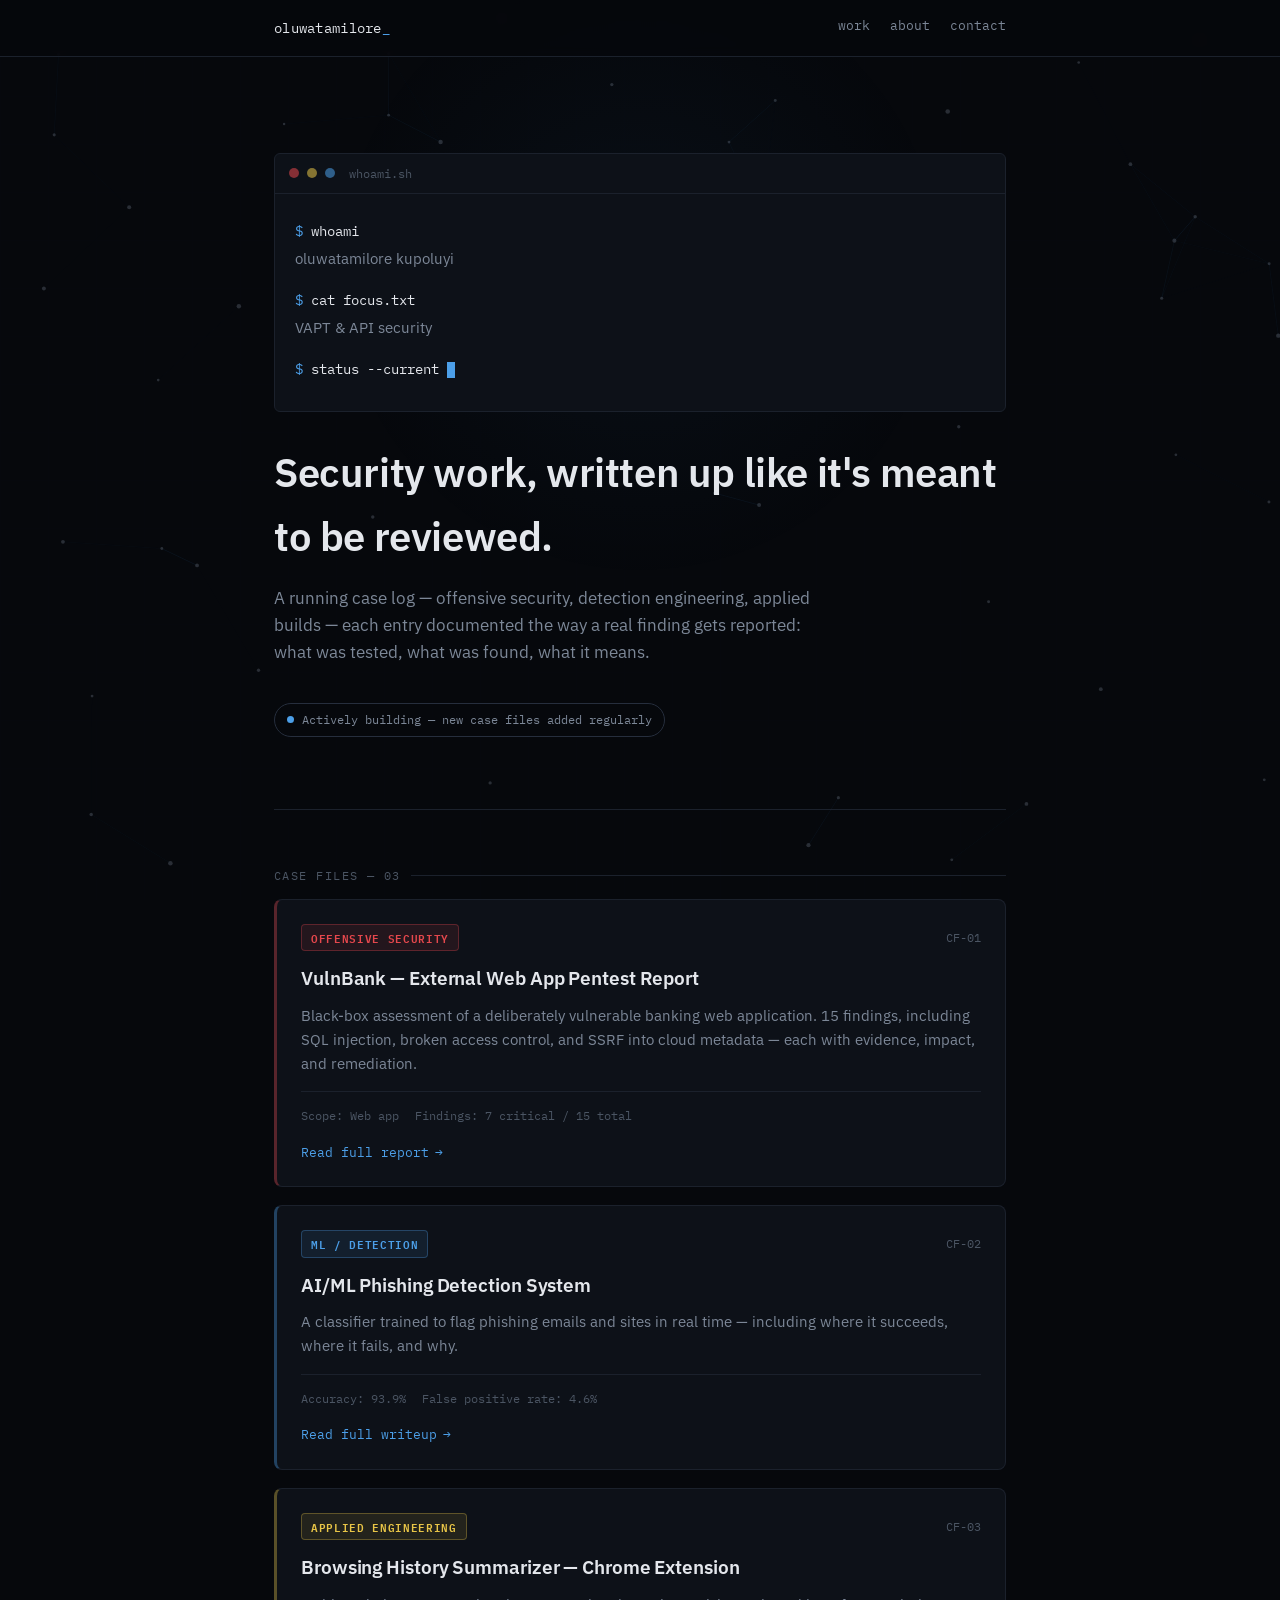
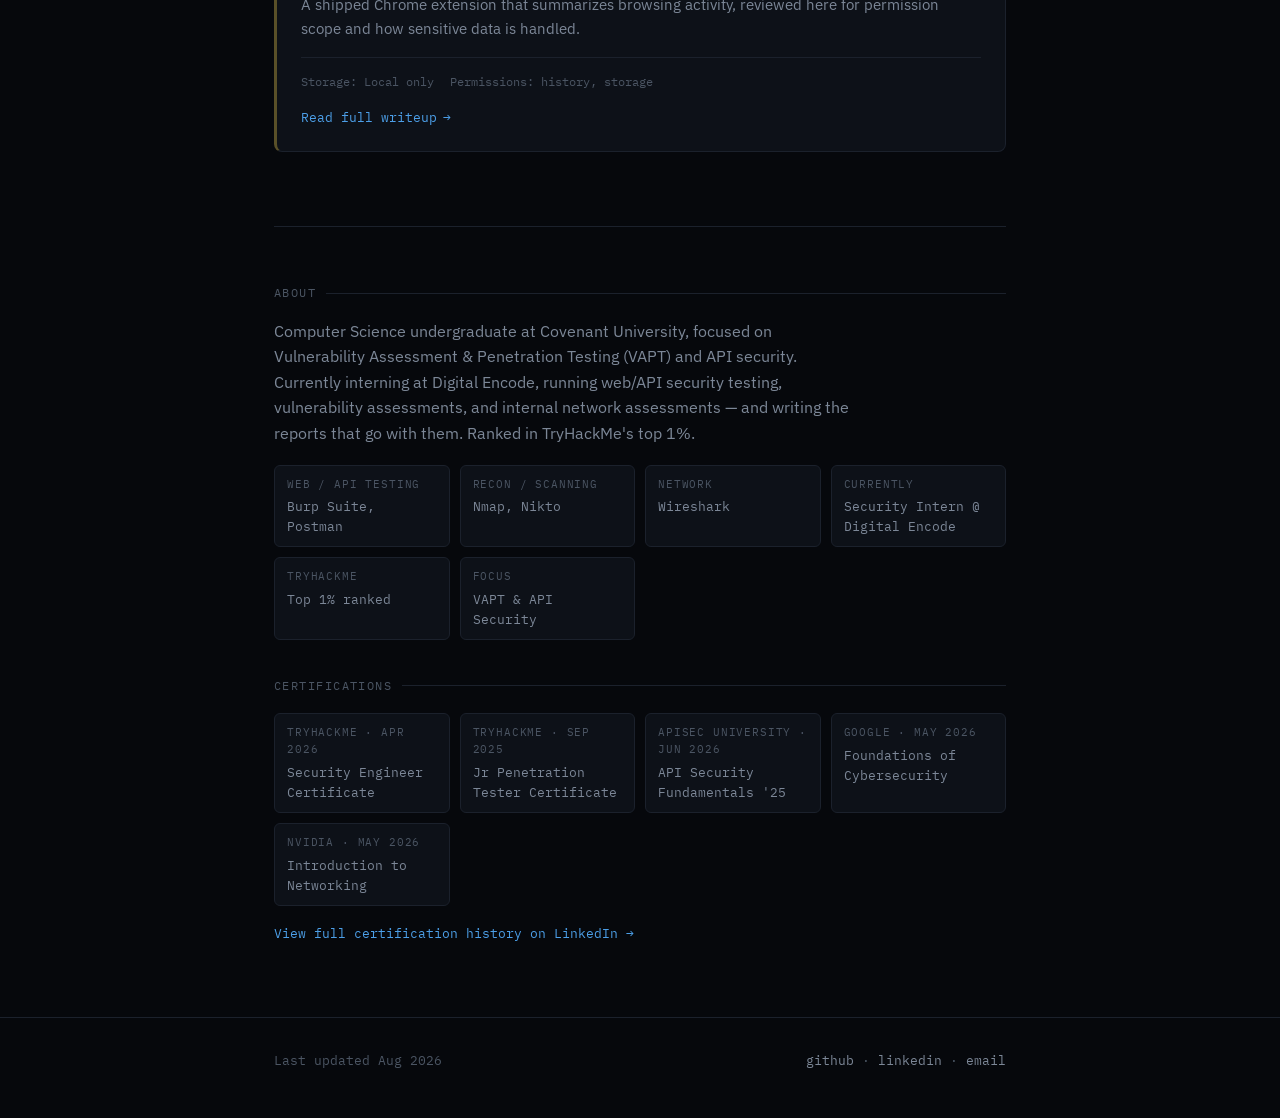
==== index.html @ 0dced4ee "Add portfolio site files" ====
<!DOCTYPE html>
<html lang="en">
<head>
<meta charset="UTF-8">
<meta name="viewport" content="width=device-width, initial-scale=1.0">
<title>oluwatamilore kupoluyi — Cybersecurity Portfolio</title>
<link rel="preconnect" href="https://fonts.googleapis.com">
<link href="https://fonts.googleapis.com/css2?family=IBM+Plex+Sans:wght@400;500;600;700&family=IBM+Plex+Mono:wght@400;500;600&display=swap" rel="stylesheet">
<link rel="stylesheet" href="style.css">
</head>
<body>

<div class="topbar">
  <div class="topbar-inner">
    <a class="brand" href="#top">oluwatamilore<span class="caret">_</span></a>
    <div class="topbar-links">
      <a href="#work">work</a>
      <a href="#about">about</a>
      <a href="mailto:tamilorekupoluyi@gmail.com">contact</a>
    </div>
  </div>
</div>

<div class="wrap" id="top">

  <section class="hero">
    <div class="terminal">
      <div class="terminal-titlebar">
        <span class="dot dot-critical"></span>
        <span class="dot dot-medium"></span>
        <span class="dot dot-info"></span>
        <span style="margin-left:6px;">whoami.sh</span>
      </div>
      <div class="terminal-body">
        <div><span class="term-prompt">$</span> <span class="term-line">whoami</span></div>
        <div class="term-output" id="typed-name">oluwatamilore kupoluyi</div>
        <div style="margin-top:14px;"><span class="term-prompt">$</span> <span class="term-line">cat focus.txt</span></div>
        <div class="term-output">VAPT &amp; API security</div>
        <div style="margin-top:14px;"><span class="term-prompt">$</span> <span class="term-line">status --current</span> <span class="cursor"></span></div>
      </div>
    </div>

    <h1>Security work, written up like it's meant to be reviewed.</h1>
    <p class="tagline">A running case log — offensive security, detection engineering, applied builds — each entry documented the way a real finding gets reported: what was tested, what was found, what it means.</p>

    <div class="status-pill">
      <span class="pulse"></span>
      Actively building — new case files added regularly
    </div>
  </section>

  <section id="work">
    <div class="section-label" id="work-label">Case files</div>

    <a class="entry entry-critical" href="vulnbank.html">
      <div class="entry-head">
        <span class="tag tag-critical">Offensive Security</span>
        <span class="entry-id">CF-01</span>
      </div>
      <h3>VulnBank — External Web App Pentest Report</h3>
      <p>Black-box assessment of a deliberately vulnerable banking web application. 15 findings, including SQL injection, broken access control, and SSRF into cloud metadata — each with evidence, impact, and remediation.</p>
      <div class="entry-meta">
        <span>Scope: Web app</span>
        <span>Findings: 7 critical / 15 total</span>
      </div>
      <span class="entry-cta">Read full report <span class="arrow">→</span></span>
    </a>

    <a class="entry entry-info" href="phishing-detection.html">
      <div class="entry-head">
        <span class="tag tag-info">ML / Detection</span>
        <span class="entry-id">CF-02</span>
      </div>
      <h3>AI/ML Phishing Detection System</h3>
      <p>A classifier trained to flag phishing emails and sites in real time — including where it succeeds, where it fails, and why.</p>
      <div class="entry-meta">
        <span>Accuracy: 93.9%</span>
        <span>False positive rate: 4.6%</span>
      </div>
      <span class="entry-cta">Read full writeup <span class="arrow">→</span></span>
    </a>

    <a class="entry entry-medium" href="browser-history-extension.html">
      <div class="entry-head">
        <span class="tag tag-medium">Applied Engineering</span>
        <span class="entry-id">CF-03</span>
      </div>
      <h3>Browsing History Summarizer — Chrome Extension</h3>
      <p>A shipped Chrome extension that summarizes browsing activity, reviewed here for permission scope and how sensitive data is handled.</p>
      <div class="entry-meta">
        <span>Storage: Local only</span>
        <span>Permissions: history, storage</span>
      </div>
      <span class="entry-cta">Read full writeup <span class="arrow">→</span></span>
    </a>
  </section>

  <section id="about">
    <div class="section-label">About</div>
    <p style="color: var(--text-muted); max-width: 58ch;">
      Computer Science undergraduate at Covenant University, focused on Vulnerability Assessment &amp; Penetration Testing (VAPT) and API security. Currently interning at Digital Encode, running web/API security testing, vulnerability assessments, and internal network assessments — and writing the reports that go with them. Ranked in TryHackMe's top 1%.
    </p>
    <div class="skills-grid">
      <div class="skill-chip"><span class="k">Web / API Testing</span>Burp Suite, Postman</div>
      <div class="skill-chip"><span class="k">Recon / Scanning</span>Nmap, Nikto</div>
      <div class="skill-chip"><span class="k">Network</span>Wireshark</div>
      <div class="skill-chip"><span class="k">Currently</span>Security Intern @ Digital Encode</div>
      <div class="skill-chip"><span class="k">TryHackMe</span>Top 1% ranked</div>
      <div class="skill-chip"><span class="k">Focus</span>VAPT &amp; API Security</div>
    </div>

    <div class="section-label" style="margin-top: 36px;">Certifications</div>
    <div class="skills-grid">
      <div class="skill-chip"><span class="k">TryHackMe · Apr 2026</span>Security Engineer Certificate</div>
      <div class="skill-chip"><span class="k">TryHackMe · Sep 2025</span>Jr Penetration Tester Certificate</div>
      <div class="skill-chip"><span class="k">APIsec University · Jun 2026</span>API Security Fundamentals '25</div>
      <div class="skill-chip"><span class="k">Google · May 2026</span>Foundations of Cybersecurity</div>
      <div class="skill-chip"><span class="k">NVIDIA · May 2026</span>Introduction to Networking</div>
    </div>
    <p style="margin-top: 14px;">
      <a href="https://www.linkedin.com/in/oluwatamilorekupoluyi/" target="_blank" rel="noopener" style="font-family: var(--font-mono); font-size: 12.5px; color: var(--info); text-decoration: none;">View full certification history on LinkedIn →</a>
    </p>
  </section>

</div>

<footer>
  <div class="wrap" style="display:flex; justify-content:space-between; width:100%; flex-wrap:wrap; gap:12px;">
    <span>Last updated Aug 2026</span>
    <span>
      <a href="#" target="_blank" rel="noopener">github</a> ·
      <a href="https://www.linkedin.com/in/oluwatamilorekupoluyi/" target="_blank" rel="noopener">linkedin</a> ·
      <a href="mailto:tamilorekupoluyi@gmail.com">email</a>
    </span>
  </div>
</footer>

<script>
  // Blinking cursor already handled in CSS; this just respects reduced-motion
  // by leaving the terminal static if the user prefers it (CSS handles the rest).
</script>

<script>
  // Case file count auto-updates from however many .entry cards exist —
  // add or remove project entries freely without touching this number.
  (function () {
    var label = document.getElementById("work-label");
    var count = document.querySelectorAll("#work .entry").length;
    if (label) {
      label.textContent = "Case files — " + String(count).padStart(2, "0");
    }
  })();
</script>
<script src="background.js"></script>
</body>
</html>
---- style.css ----
/* ===========================================================
   Portfolio — token system
   Grounded in incident-report / SIEM dashboard conventions:
   severity tags carry real classification info, not decoration.
   =========================================================== */

:root {
  --bg: #06080C;
  --surface: #0D1118;
  --surface-raised: #10151D;
  --border: #1B212C;
  --border-bright: #262E3D;

  --text: #E4E7EC;
  --text-muted: #7C8797;
  --text-dim: #4B5563;

  --critical: #E5484D;
  --high: #F0883E;
  --medium: #E8C547;
  --info: #4C9FE8;

  --critical-bg: rgba(229, 72, 77, 0.1);
  --high-bg: rgba(240, 136, 62, 0.1);
  --medium-bg: rgba(232, 197, 71, 0.1);
  --info-bg: rgba(76, 159, 232, 0.1);

  --font-display: "IBM Plex Sans", -apple-system, sans-serif;
  --font-body: "IBM Plex Sans", -apple-system, sans-serif;
  --font-mono: "IBM Plex Mono", "SF Mono", monospace;

  --max-width: 780px;
}

* { box-sizing: border-box; }

html { scroll-behavior: smooth; }

@media (prefers-reduced-motion: reduce) {
  html { scroll-behavior: auto; }
  *, *::before, *::after {
    animation-duration: 0.01ms !important;
    animation-iteration-count: 1 !important;
    transition-duration: 0.01ms !important;
  }
}

body {
  margin: 0;
  background: var(--bg);
  color: var(--text);
  font-family: var(--font-body);
  font-size: 16px;
  line-height: 1.6;
  -webkit-font-smoothing: antialiased;
}

/* Faint scanline / grid texture on the background, very low opacity */
body::before {
  content: "";
  position: fixed;
  inset: 0;
  pointer-events: none;
  background-image:
    linear-gradient(var(--border) 1px, transparent 1px),
    linear-gradient(90deg, var(--border) 1px, transparent 1px);
  background-size: 48px 48px;
  opacity: 0.05;
  z-index: 0;
}

/* Mouse-reactive network canvas, sits behind all content */
#bg-canvas {
  position: fixed;
  inset: 0;
  z-index: 0;
  pointer-events: none;
  opacity: 0.6;
}

/* Soft radial glow that follows the cursor, layered above the canvas grid */
#bg-glow {
  position: fixed;
  inset: 0;
  z-index: 0;
  pointer-events: none;
  background: radial-gradient(
    480px circle at var(--mx, 50%) var(--my, 30%),
    rgba(76, 159, 232, 0.05),
    transparent 65%
  );
  transition: background 0.15s ease-out;
}

@media (prefers-reduced-motion: reduce) {
  #bg-canvas { display: none; }
  #bg-glow { display: none; }
}

a { color: inherit; }

.wrap {
  position: relative;
  z-index: 1;
  max-width: var(--max-width);
  margin: 0 auto;
  padding: 0 24px;
}

/* ---------- top bar ---------- */

.topbar {
  border-bottom: 1px solid var(--border);
  position: sticky;
  top: 0;
  background: rgba(6, 8, 12, 0.85);
  backdrop-filter: blur(6px);
  z-index: 10;
}

.topbar-inner {
  max-width: var(--max-width);
  margin: 0 auto;
  padding: 16px 24px;
  display: flex;
  align-items: center;
  justify-content: space-between;
}

.topbar-inner a.brand {
  font-family: var(--font-mono);
  font-size: 14px;
  letter-spacing: 0.02em;
  text-decoration: none;
  color: var(--text);
}

.topbar-inner a.brand .caret {
  color: var(--info);
}

.topbar-links {
  display: flex;
  gap: 20px;
  font-family: var(--font-mono);
  font-size: 13px;
}

.topbar-links a {
  color: var(--text-muted);
  text-decoration: none;
  border-bottom: 1px solid transparent;
  padding-bottom: 2px;
  transition: color 0.15s, border-color 0.15s;
}

.topbar-links a:hover,
.topbar-links a:focus-visible {
  color: var(--text);
  border-color: var(--border-bright);
}

/* ---------- hero / terminal block ---------- */

.hero {
  padding: 96px 0 72px;
}

.terminal {
  background: var(--surface);
  border: 1px solid var(--border);
  border-radius: 6px;
  overflow: hidden;
}

.terminal-titlebar {
  display: flex;
  align-items: center;
  gap: 8px;
  padding: 10px 14px;
  border-bottom: 1px solid var(--border);
  font-family: var(--font-mono);
  font-size: 12px;
  color: var(--text-dim);
}

.dot { width: 10px; height: 10px; border-radius: 50%; display: inline-block; }
.dot-critical { background: var(--critical); opacity: 0.55; }
.dot-medium { background: var(--medium); opacity: 0.55; }
.dot-info { background: var(--info); opacity: 0.55; }

.terminal-body {
  padding: 24px 20px 28px;
  font-family: var(--font-mono);
  font-size: 14px;
  line-height: 1.9;
}

.term-prompt { color: var(--info); }
.term-line { color: var(--text); white-space: pre-wrap; }
.term-comment { color: var(--text-muted); }

.term-output {
  font-family: var(--font-display);
  font-size: 15px;
  color: var(--text-muted);
}

.cursor {
  display: inline-block;
  width: 8px;
  height: 16px;
  background: var(--info);
  vertical-align: text-bottom;
  animation: blink 1s step-end infinite;
}

@keyframes blink { 50% { opacity: 0; } }

.hero h1 {
  font-family: var(--font-display);
  font-size: clamp(28px, 5vw, 40px);
  font-weight: 600;
  letter-spacing: -0.01em;
  margin: 28px 0 8px;
}

.hero .tagline {
  color: var(--text-muted);
  font-size: 17px;
  max-width: 56ch;
}

.status-pill {
  display: inline-flex;
  align-items: center;
  gap: 8px;
  margin-top: 20px;
  padding: 6px 12px;
  border: 1px solid var(--border-bright);
  border-radius: 100px;
  font-family: var(--font-mono);
  font-size: 12px;
  color: var(--text-muted);
}

.status-pill .pulse {
  width: 7px;
  height: 7px;
  border-radius: 50%;
  background: var(--info);
  box-shadow: 0 0 0 0 rgba(76,159,232,0.6);
  animation: pulse 2s infinite;
}

@keyframes pulse {
  0% { box-shadow: 0 0 0 0 rgba(76,159,232,0.45); }
  70% { box-shadow: 0 0 0 8px rgba(76,159,232,0); }
  100% { box-shadow: 0 0 0 0 rgba(76,159,232,0); }
}

/* ---------- section headers ---------- */

.section-label {
  font-family: var(--font-mono);
  font-size: 12px;
  color: var(--text-dim);
  text-transform: uppercase;
  letter-spacing: 0.12em;
  margin-bottom: 14px;
  display: flex;
  align-items: center;
  gap: 10px;
}

.section-label::after {
  content: "";
  flex: 1;
  height: 1px;
  background: var(--border);
}

section { padding: 56px 0; }
section + section { border-top: 1px solid var(--border); }

/* ---------- project entries (report-style) ---------- */

.entry {
  display: block;
  text-decoration: none;
  color: inherit;
  background: var(--surface);
  border: 1px solid var(--border);
  border-left: 3px solid var(--border-bright);
  border-radius: 8px;
  padding: 24px 24px 22px;
  margin-bottom: 18px;
  transition: border-color 0.15s, transform 0.15s, background 0.15s;
}

.entry:hover,
.entry:focus-visible {
  border-color: var(--border-bright);
  background: var(--surface-raised);
  transform: translateY(-2px);
}

.entry-critical:hover, .entry-critical:focus-visible { border-left-color: var(--critical); }
.entry-high:hover, .entry-high:focus-visible { border-left-color: var(--high); }
.entry-medium:hover, .entry-medium:focus-visible { border-left-color: var(--medium); }
.entry-info:hover, .entry-info:focus-visible { border-left-color: var(--info); }

.entry-critical { border-left-color: rgba(229, 72, 77, 0.35); }
.entry-high { border-left-color: rgba(240, 136, 62, 0.35); }
.entry-medium { border-left-color: rgba(232, 197, 71, 0.35); }
.entry-info { border-left-color: rgba(76, 159, 232, 0.35); }

.entry-head {
  display: flex;
  align-items: center;
  justify-content: space-between;
  gap: 12px;
  margin-bottom: 12px;
}

.tag {
  font-family: var(--font-mono);
  font-size: 11px;
  letter-spacing: 0.06em;
  text-transform: uppercase;
  padding: 4px 9px;
  border-radius: 4px;
  font-weight: 600;
  white-space: nowrap;
}

.tag-critical { color: var(--critical); background: var(--critical-bg); border: 1px solid rgba(229,72,77,0.3); }
.tag-high { color: var(--high); background: var(--high-bg); border: 1px solid rgba(240,136,62,0.3); }
.tag-medium { color: var(--medium); background: var(--medium-bg); border: 1px solid rgba(232,197,71,0.3); }
.tag-info { color: var(--info); background: var(--info-bg); border: 1px solid rgba(76,159,232,0.3); }

.entry-id {
  font-family: var(--font-mono);
  font-size: 12px;
  color: var(--text-dim);
}

.entry h3 {
  font-family: var(--font-display);
  font-size: 19px;
  font-weight: 600;
  margin: 0 0 10px;
  letter-spacing: -0.005em;
}

.entry p {
  color: var(--text-muted);
  font-size: 14.5px;
  line-height: 1.65;
  margin: 0 0 16px;
}

.entry-meta {
  display: flex;
  gap: 16px;
  flex-wrap: wrap;
  font-family: var(--font-mono);
  font-size: 12px;
  color: var(--text-dim);
  padding-top: 14px;
  border-top: 1px solid var(--border);
}

.entry-cta {
  margin-top: 16px;
  font-family: var(--font-mono);
  font-size: 12.5px;
  color: var(--info);
  display: inline-flex;
  align-items: center;
  gap: 6px;
}

.entry-cta .arrow {
  display: inline-block;
  transition: transform 0.15s ease-out;
}

.entry:hover .entry-cta .arrow,
.entry:focus-visible .entry-cta .arrow {
  transform: translateX(3px);
}

/* ---------- about / skills ---------- */

.skills-grid {
  display: grid;
  grid-template-columns: repeat(auto-fit, minmax(150px, 1fr));
  gap: 10px;
  margin-top: 18px;
}

.skill-chip {
  border: 1px solid var(--border);
  background: var(--surface);
  border-radius: 6px;
  padding: 10px 12px;
  font-family: var(--font-mono);
  font-size: 12.5px;
  color: var(--text-muted);
}

.skill-chip .k {
  display: block;
  color: var(--text-dim);
  font-size: 10.5px;
  text-transform: uppercase;
  letter-spacing: 0.08em;
  margin-bottom: 4px;
}

/* ---------- footer ---------- */

footer {
  border-top: 1px solid var(--border);
  padding: 32px 0 48px;
  font-family: var(--font-mono);
  font-size: 12.5px;
  color: var(--text-dim);
  display: flex;
  justify-content: space-between;
  flex-wrap: wrap;
  gap: 12px;
}

footer a { color: var(--text-muted); text-decoration: none; }
footer a:hover { color: var(--text); }

/* ---------- report detail pages ---------- */

.report-header {
  padding: 56px 0 32px;
}

.breadcrumb {
  font-family: var(--font-mono);
  font-size: 12.5px;
  color: var(--text-dim);
  margin-bottom: 20px;
  text-decoration: none;
  display: inline-block;
}

.breadcrumb:hover { color: var(--text-muted); }

.report-header h1 {
  font-family: var(--font-display);
  font-size: clamp(24px, 4vw, 32px);
  font-weight: 600;
  margin: 8px 0 14px;
}

.report-meta-row {
  display: flex;
  gap: 10px;
  flex-wrap: wrap;
  margin-bottom: 20px;
}

.placeholder {
  color: var(--medium);
  background: var(--medium-bg);
  border: 1px dashed rgba(232,197,71,0.4);
  border-radius: 4px;
  padding: 1px 6px;
  font-family: var(--font-mono);
  font-size: 0.92em;
}

.report-body h2 {
  font-family: var(--font-display);
  font-size: 19px;
  font-weight: 600;
  margin: 40px 0 14px;
  padding-top: 4px;
}

.report-body h3 {
  font-family: var(--font-display);
  font-size: 16px;
  font-weight: 600;
  margin: 24px 0 10px;
}

.report-body p, .report-body li {
  color: var(--text-muted);
  font-size: 15px;
}

.report-body ul, .report-body ol {
  padding-left: 20px;
}

.finding {
  border: 1px solid var(--border);
  border-left: 3px solid var(--critical);
  background: var(--surface);
  border-radius: 6px;
  padding: 18px 20px;
  margin: 16px 0;
}

.finding.sev-high { border-left-color: var(--high); }
.finding.sev-medium { border-left-color: var(--medium); }
.finding.sev-low { border-left-color: var(--info); }

.finding-title {
  display: flex;
  align-items: center;
  gap: 10px;
  margin-bottom: 10px;
  flex-wrap: wrap;
}

.finding-title h3 {
  margin: 0;
  font-size: 15.5px;
}

.finding dl {
  display: grid;
  grid-template-columns: 120px 1fr;
  gap: 8px 12px;
  margin: 12px 0 0;
  font-size: 14px;
}

.finding dt {
  font-family: var(--font-mono);
  font-size: 11.5px;
  text-transform: uppercase;
  letter-spacing: 0.06em;
  color: var(--text-dim);
}

.finding dd {
  margin: 0;
  color: var(--text-muted);
}

.metric-row {
  display: grid;
  grid-template-columns: repeat(auto-fit, minmax(120px, 1fr));
  gap: 12px;
  margin: 20px 0;
}

.metric {
  border: 1px solid var(--border);
  background: var(--surface);
  border-radius: 6px;
  padding: 16px;
  text-align: left;
}

.metric .val {
  font-family: var(--font-mono);
  font-size: 22px;
  color: var(--info);
  font-weight: 600;
}

.metric .lbl {
  font-family: var(--font-mono);
  font-size: 11px;
  color: var(--text-dim);
  text-transform: uppercase;
  letter-spacing: 0.06em;
  margin-top: 4px;
}

.callout {
  border: 1px solid var(--border-bright);
  background: var(--surface-raised);
  border-radius: 6px;
  padding: 16px 18px;
  margin: 18px 0;
  font-size: 14.5px;
  color: var(--text-muted);
}

.callout strong { color: var(--text); }

code {
  font-family: var(--font-mono);
  background: var(--surface-raised);
  border: 1px solid var(--border);
  border-radius: 4px;
  padding: 1px 6px;
  font-size: 0.9em;
  color: var(--medium);
}

/* ---------- summary / findings table ---------- */

.findings-table {
  width: 100%;
  border-collapse: collapse;
  margin: 20px 0;
  font-size: 14px;
}

.findings-table th {
  text-align: left;
  font-family: var(--font-mono);
  font-size: 11px;
  text-transform: uppercase;
  letter-spacing: 0.06em;
  color: var(--text-dim);
  padding: 10px 12px;
  border-bottom: 1px solid var(--border-bright);
}

.findings-table td {
  padding: 12px;
  border-bottom: 1px solid var(--border);
  color: var(--text-muted);
  vertical-align: top;
}

.findings-table tr:last-child td { border-bottom: none; }

.findings-table .sev-cell { white-space: nowrap; }

/* ---------- jump nav ---------- */

.jump-nav {
  display: flex;
  flex-wrap: wrap;
  gap: 8px;
  margin: 20px 0 8px;
}

.jump-nav a {
  font-family: var(--font-mono);
  font-size: 12px;
  text-decoration: none;
  color: var(--text-muted);
  border: 1px solid var(--border);
  border-radius: 100px;
  padding: 6px 12px;
  transition: border-color 0.15s, color 0.15s;
}

.jump-nav a:hover, .jump-nav a:focus-visible {
  color: var(--text);
  border-color: var(--border-bright);
}
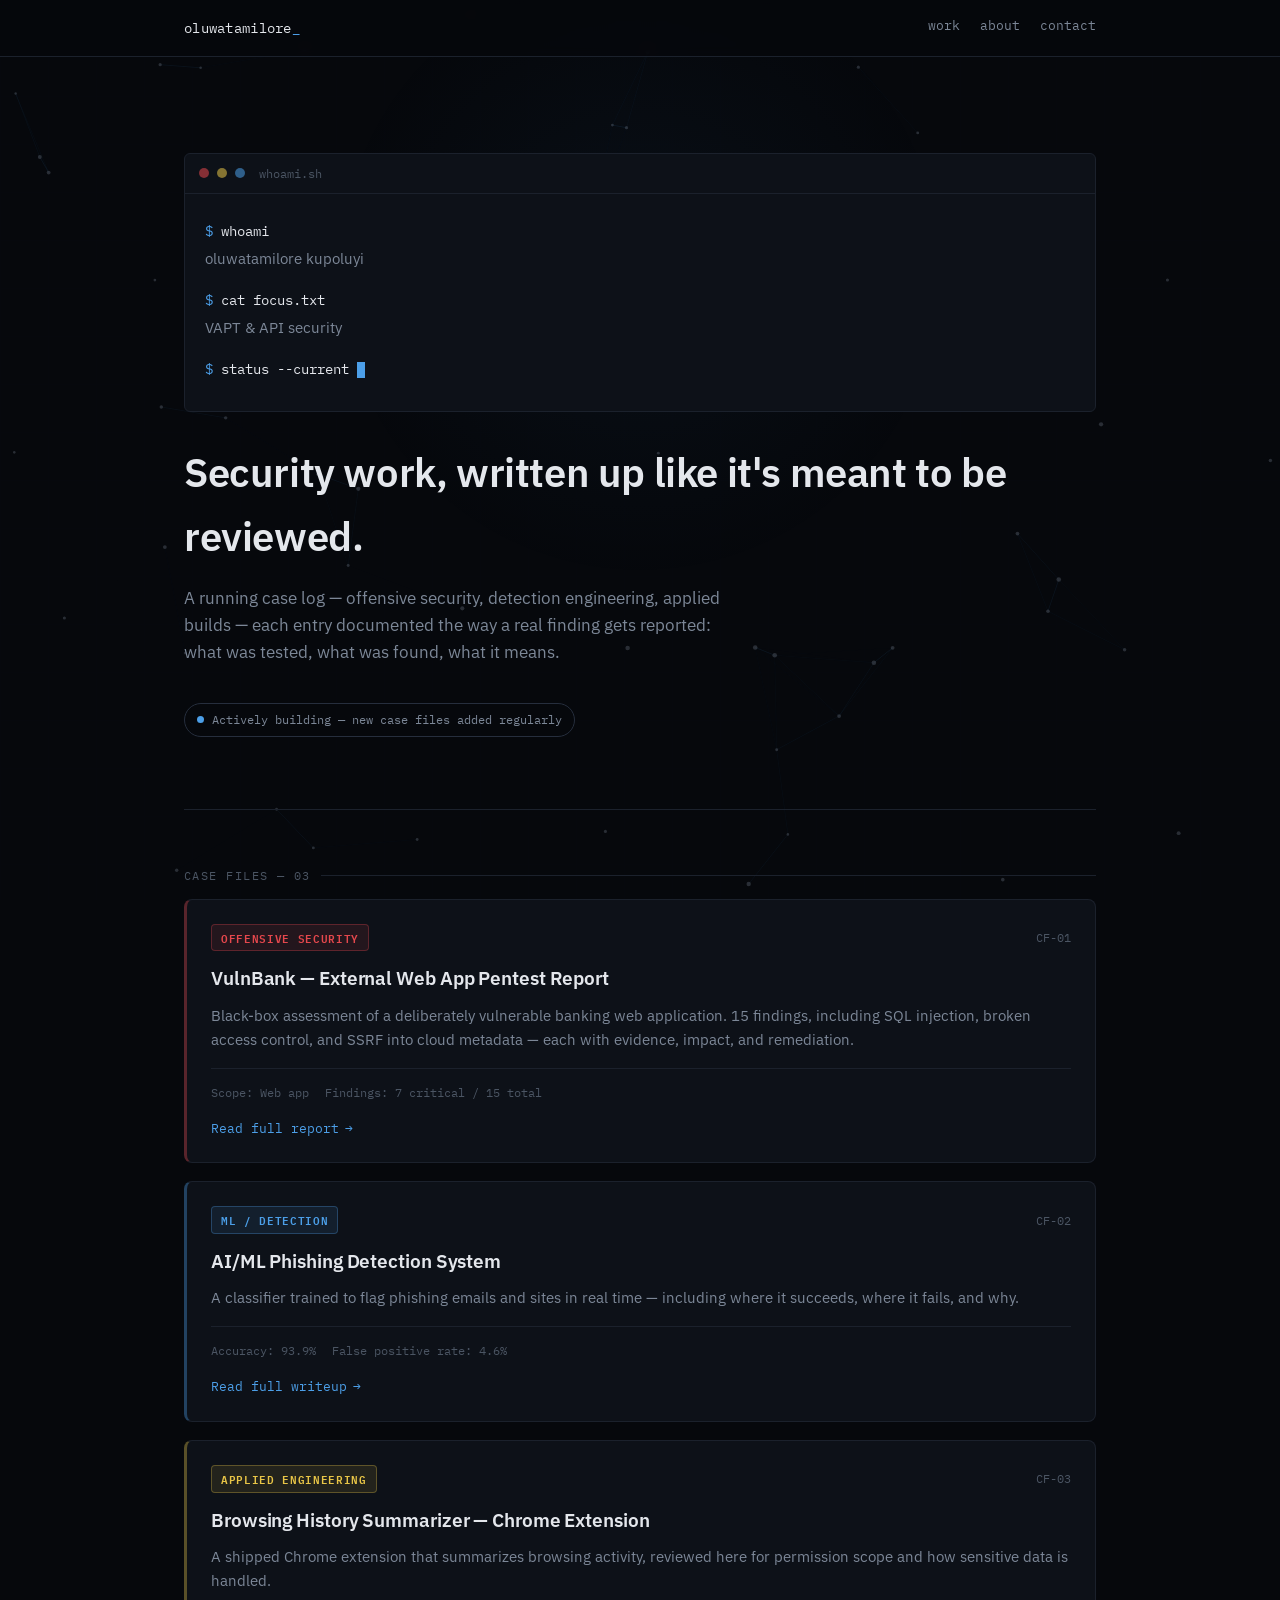
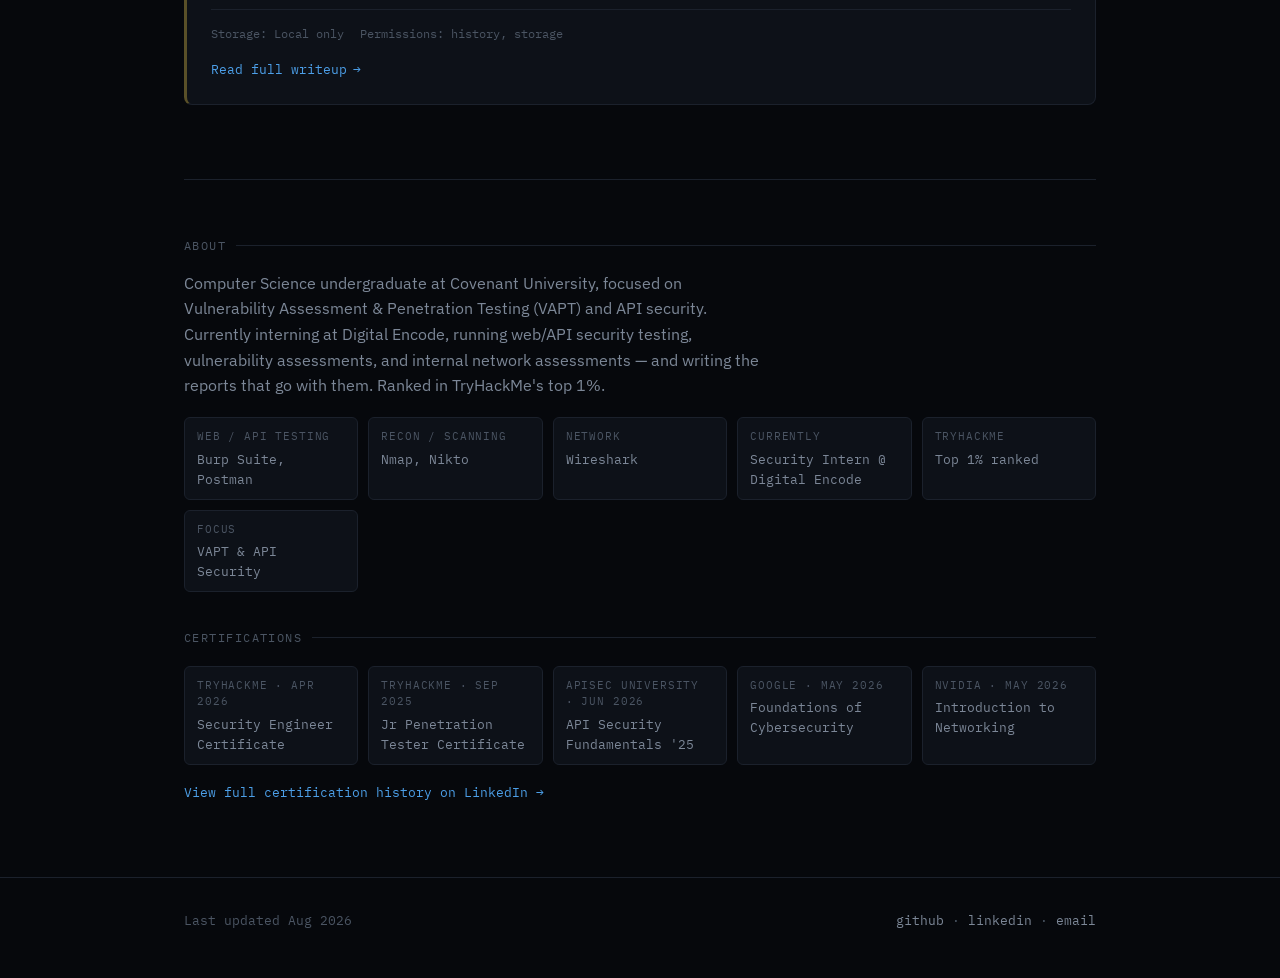
==== commit a46a8d36: "Add favicon and fix GitHub link" ====
--- a/index.html
+++ b/index.html
@@ -128,7 +128,7 @@
   <div class="wrap" style="display:flex; justify-content:space-between; width:100%; flex-wrap:wrap; gap:12px;">
     <span>Last updated Aug 2026</span>
     <span>
-      <a href="#" target="_blank" rel="noopener">github</a> ·
+      <a href="https://github.com/tami10r3" target="_blank" rel="noopener">github</a> ·
       <a href="https://www.linkedin.com/in/oluwatamilorekupoluyi/" target="_blank" rel="noopener">linkedin</a> ·
       <a href="mailto:tamilorekupoluyi@gmail.com">email</a>
     </span>
--- a/style.css
+++ b/style.css
@@ -29,7 +29,7 @@
   --font-body: "IBM Plex Sans", -apple-system, sans-serif;
   --font-mono: "IBM Plex Mono", "SF Mono", monospace;
 
-  --max-width: 780px;
+  --max-width: 960px;
 }
 
 * { box-sizing: border-box; }
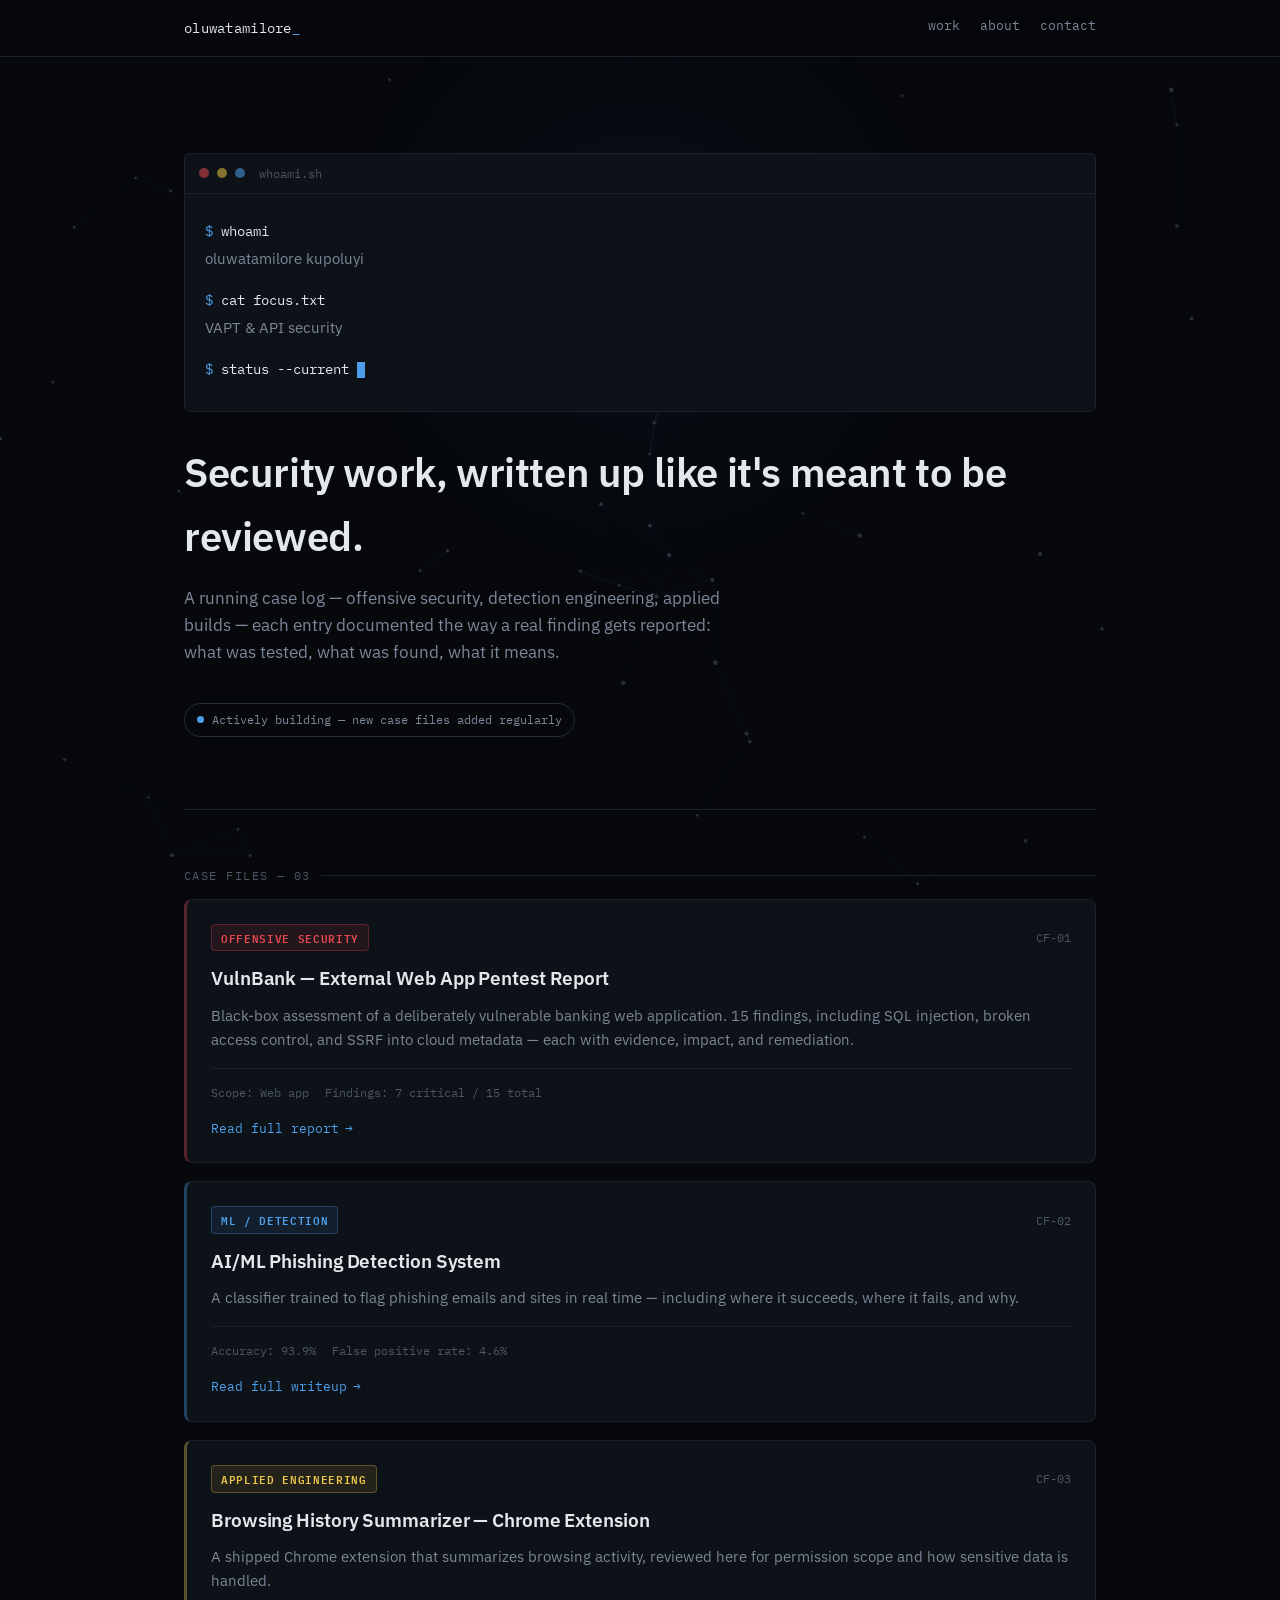
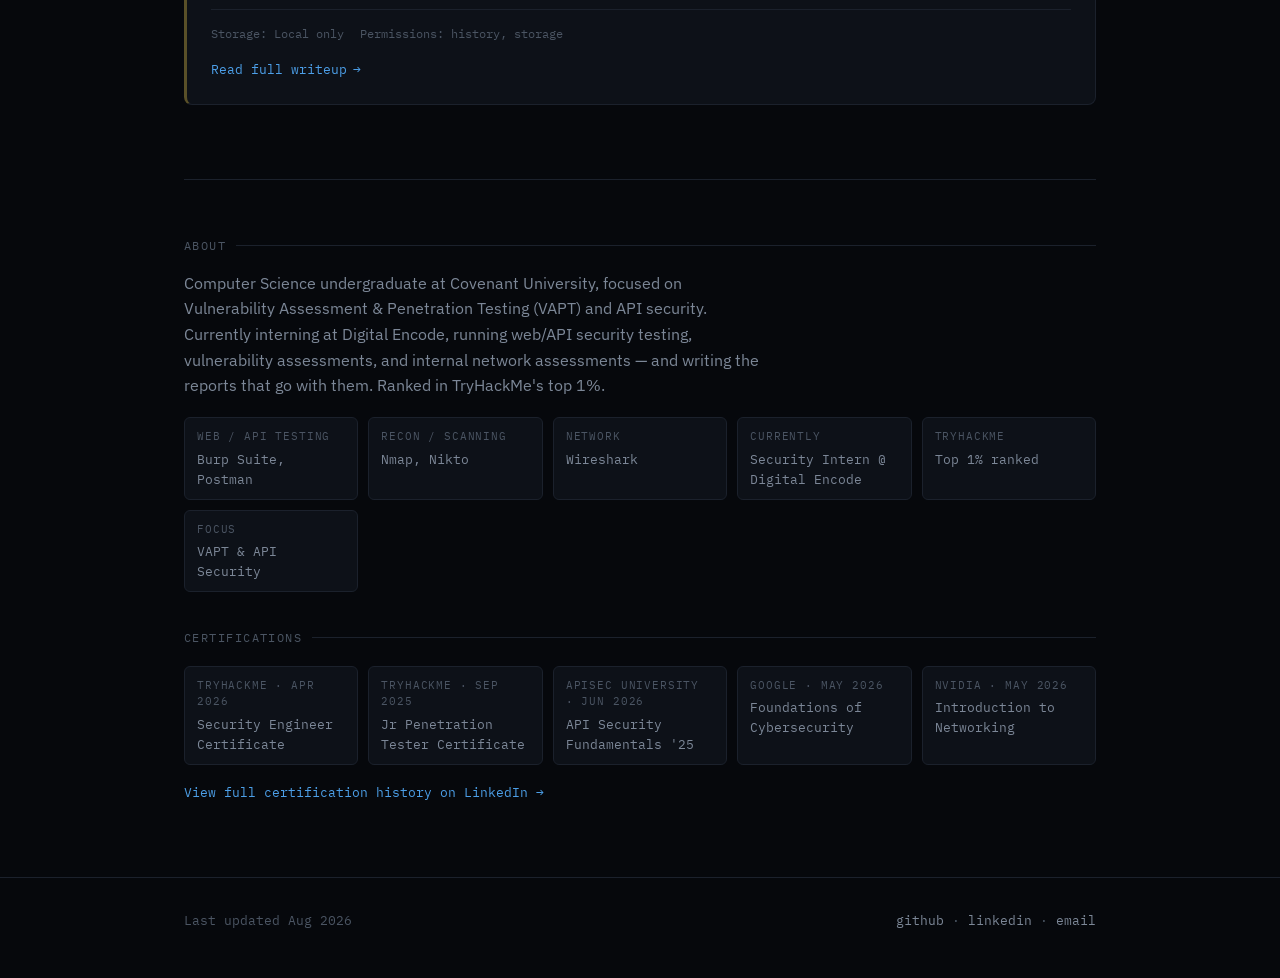
==== commit 5ecbcaac: "Add favicon links and fix Github URL in all pages" ====
--- a/index.html
+++ b/index.html
@@ -7,6 +7,8 @@
 <link rel="preconnect" href="https://fonts.googleapis.com">
 <link href="https://fonts.googleapis.com/css2?family=IBM+Plex+Sans:wght@400;500;600;700&family=IBM+Plex+Mono:wght@400;500;600&display=swap" rel="stylesheet">
 <link rel="stylesheet" href="style.css">
+<link rel="icon" href="favicon.svg" type="image/svg+xml">
+<link rel="alternate icon" href="favicon.ico">
 </head>
 <body>
 
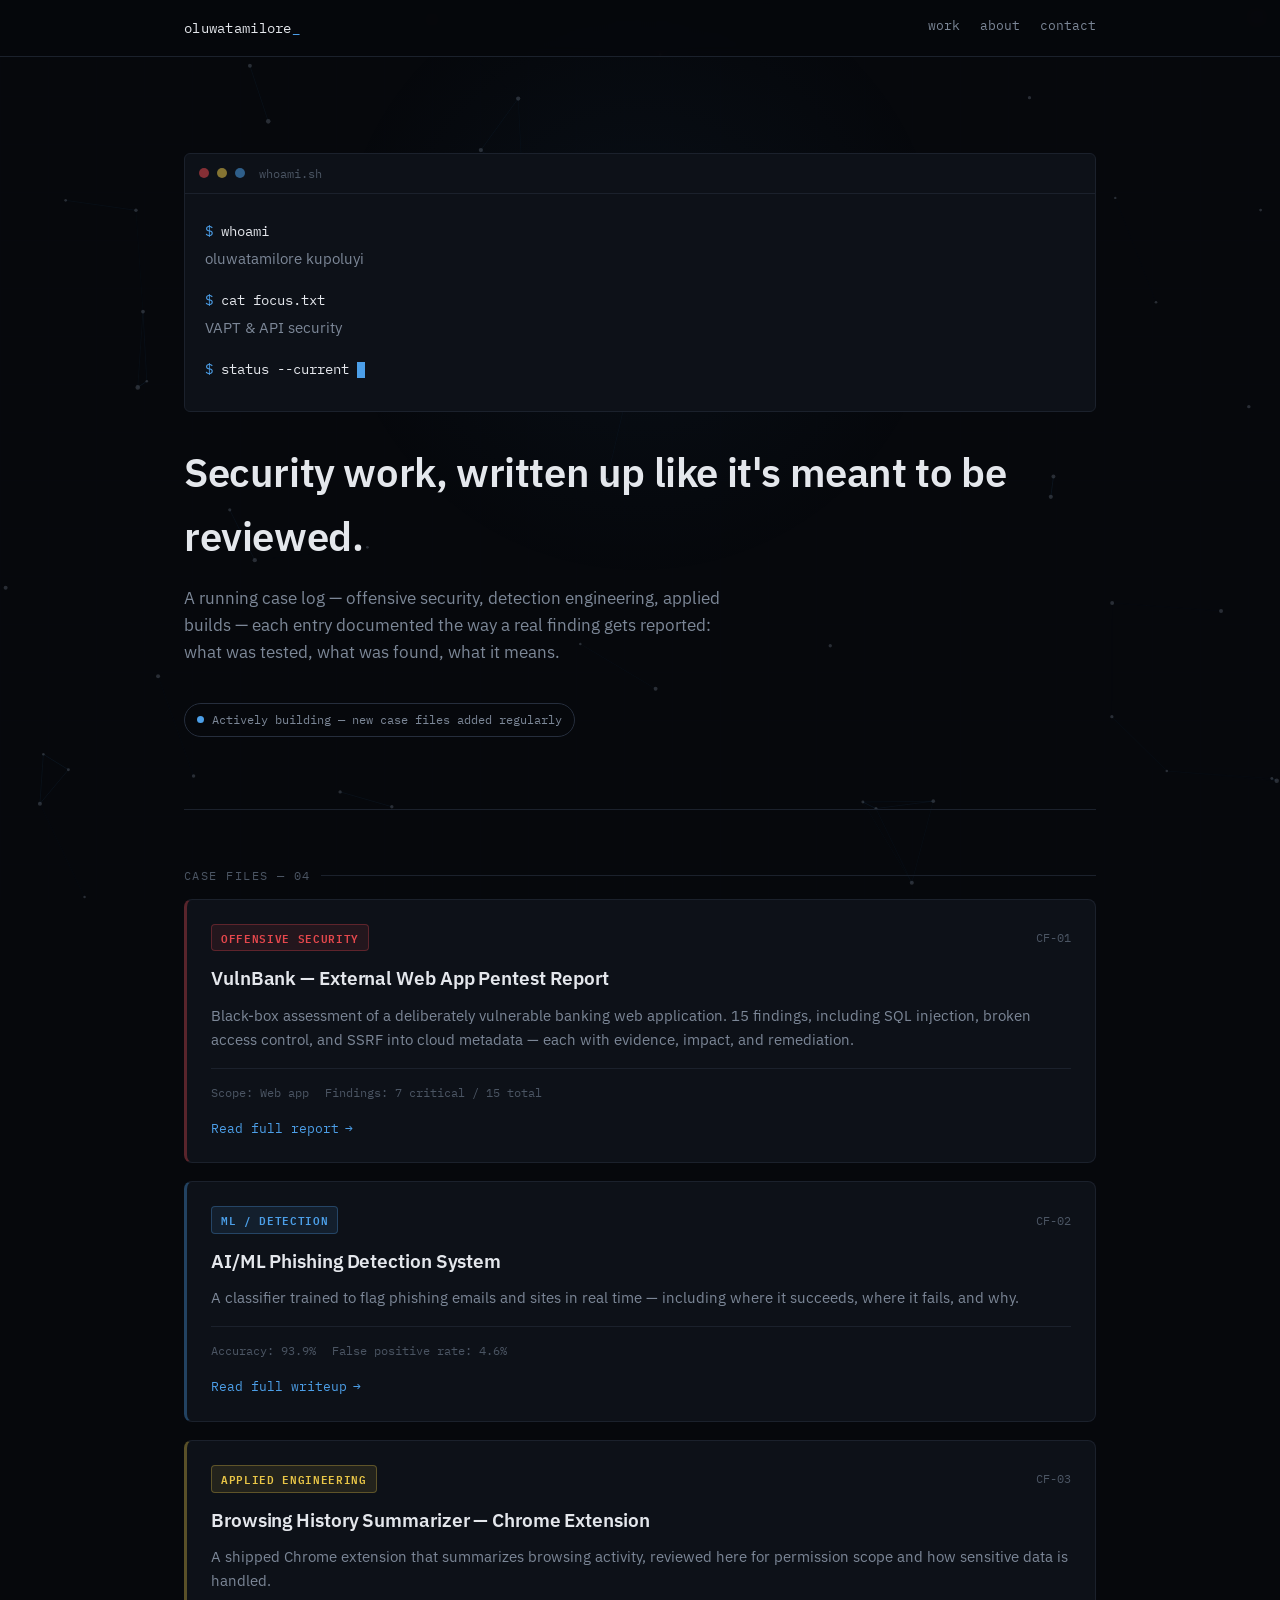
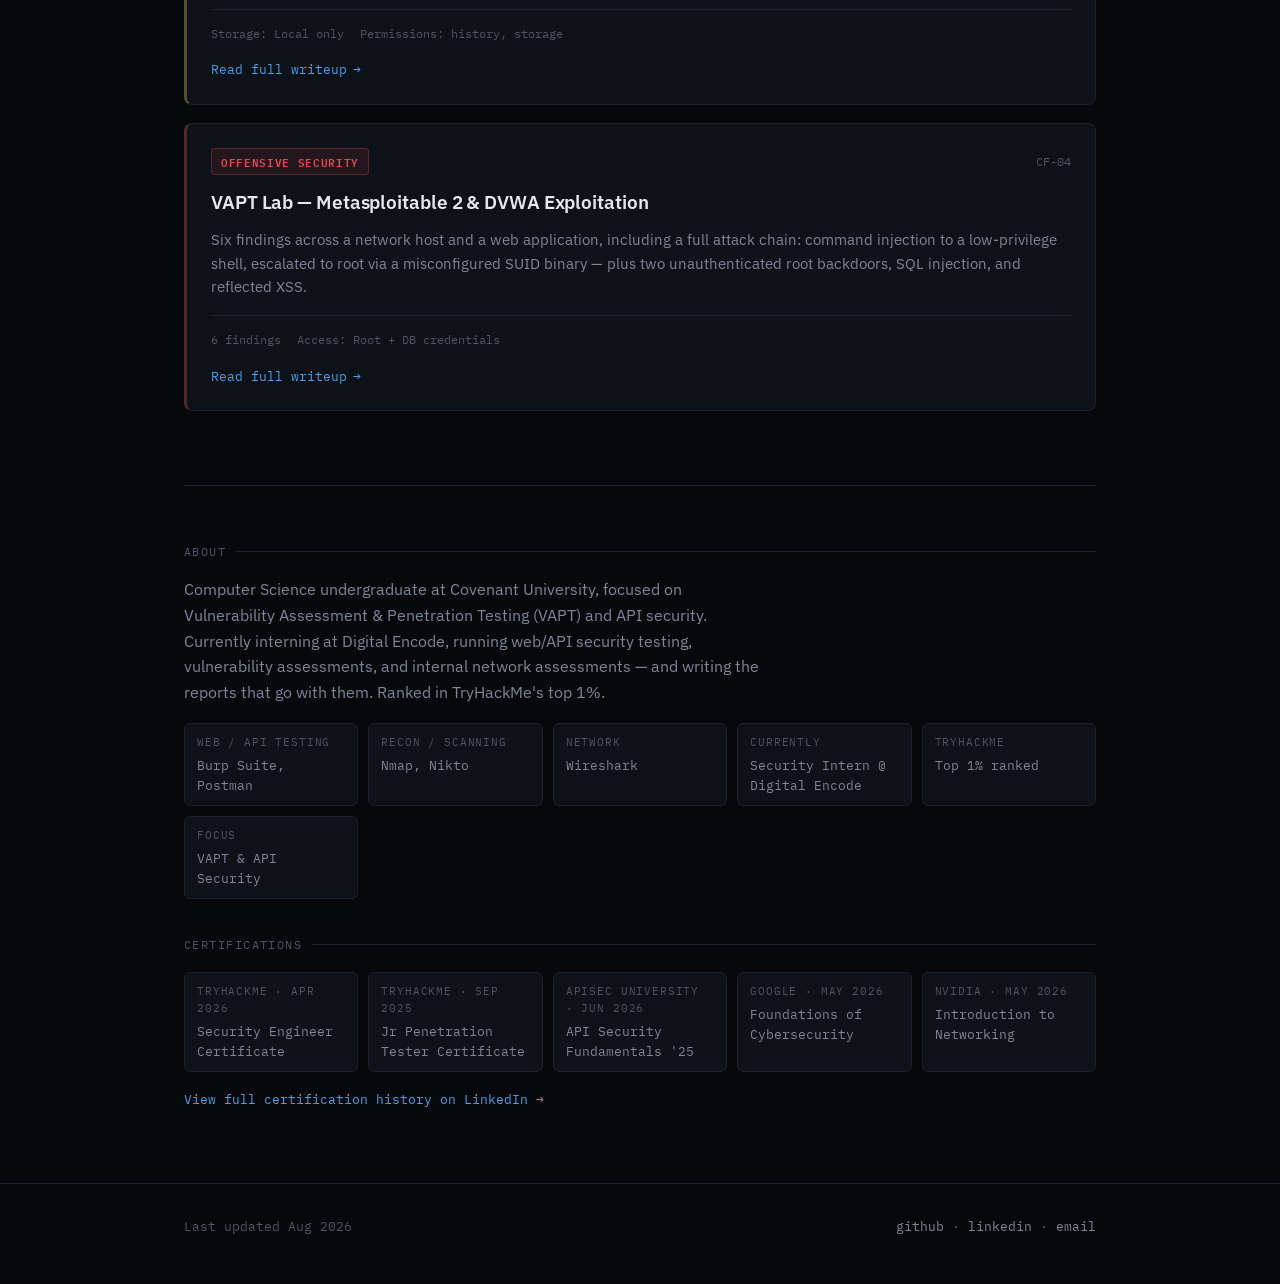
==== commit 41f5917b: "Add new VAPT exploit page; Update home page to reflect new project" ====
--- a/index.html
+++ b/index.html
@@ -95,6 +95,20 @@
       </div>
       <span class="entry-cta">Read full writeup <span class="arrow">→</span></span>
     </a>
+
+    <a class="entry entry-critical" href="vsftpd-backdoor-exploit.html">
+      <div class="entry-head">
+        <span class="tag tag-critical">Offensive Security</span>
+        <span class="entry-id">CF-04</span>
+      </div>
+      <h3>VAPT Lab — Metasploitable 2 &amp; DVWA Exploitation</h3>
+      <p>Six findings across a network host and a web application, including a full attack chain: command injection to a low-privilege shell, escalated to root via a misconfigured SUID binary — plus two unauthenticated root backdoors, SQL injection, and reflected XSS.</p>
+      <div class="entry-meta">
+        <span>6 findings</span>
+        <span>Access: Root + DB credentials</span>
+      </div>
+      <span class="entry-cta">Read full writeup <span class="arrow">→</span></span>
+    </a>
   </section>
 
   <section id="about">
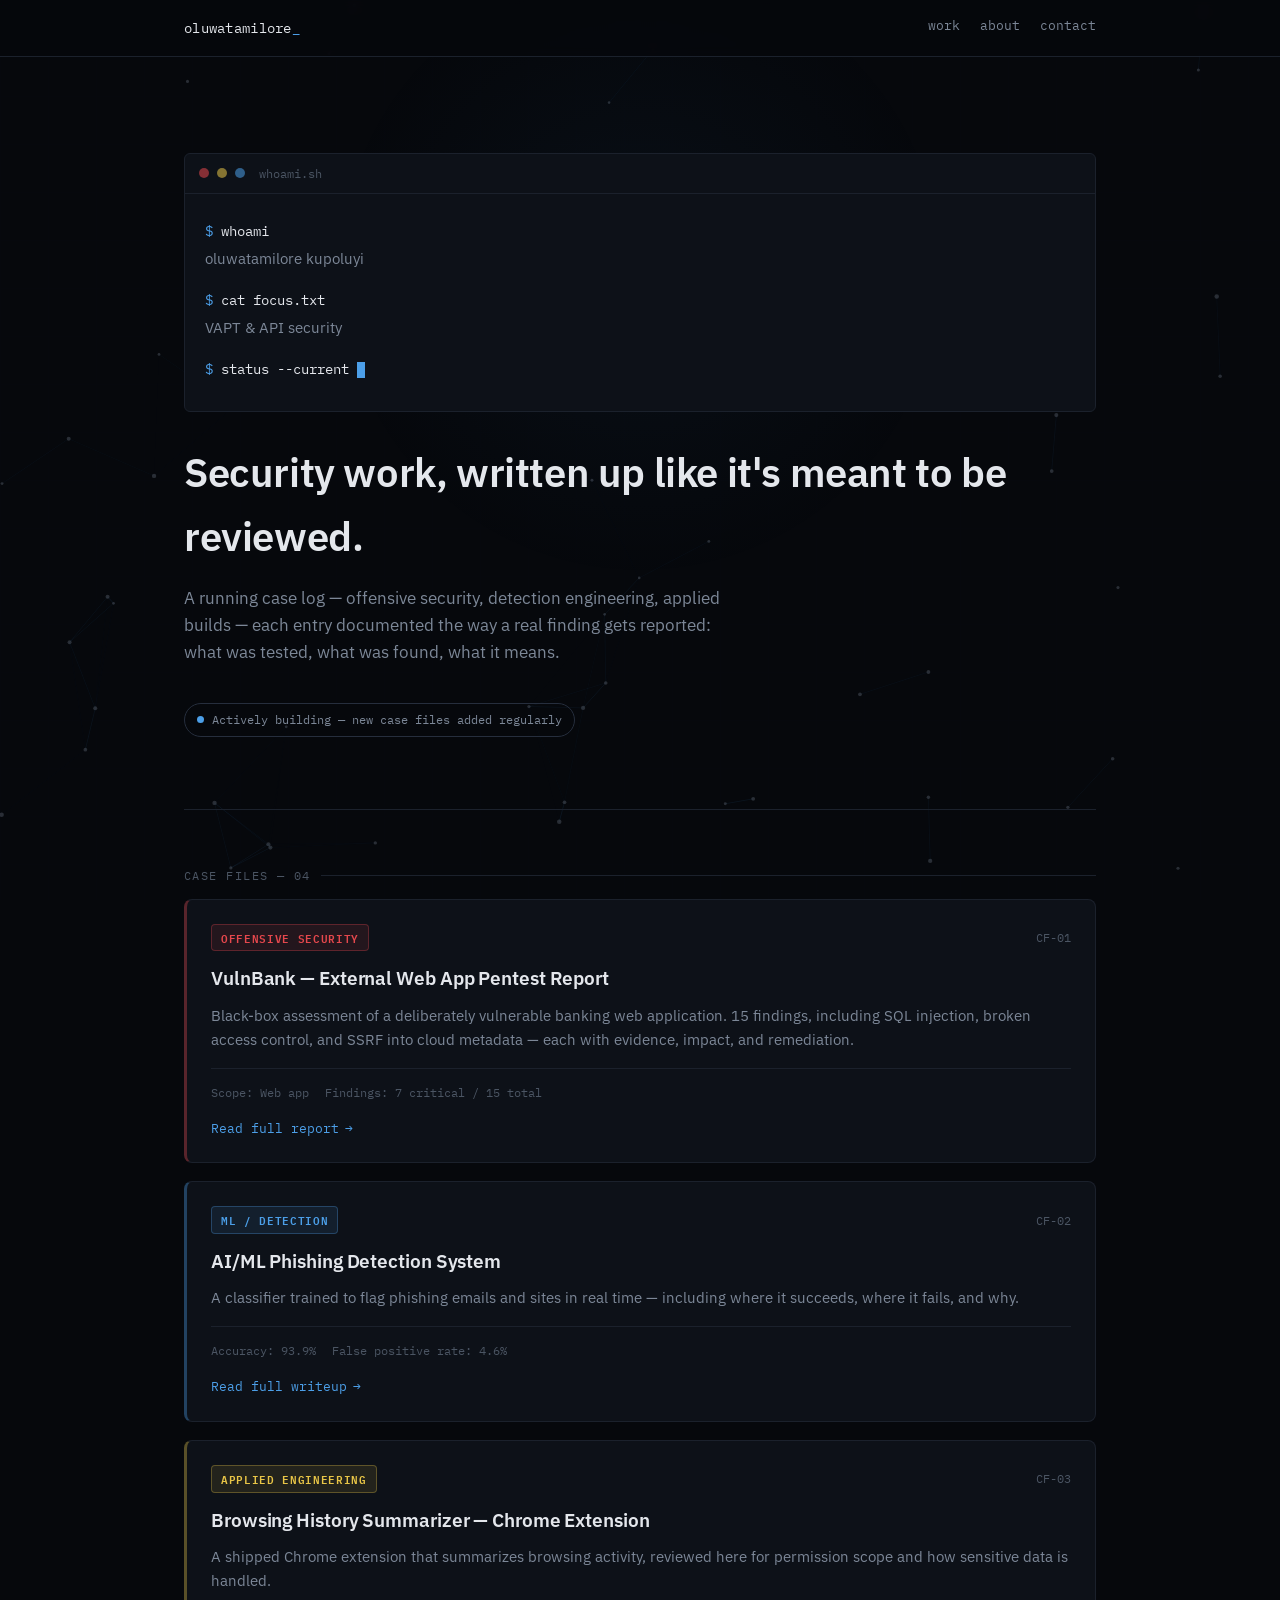
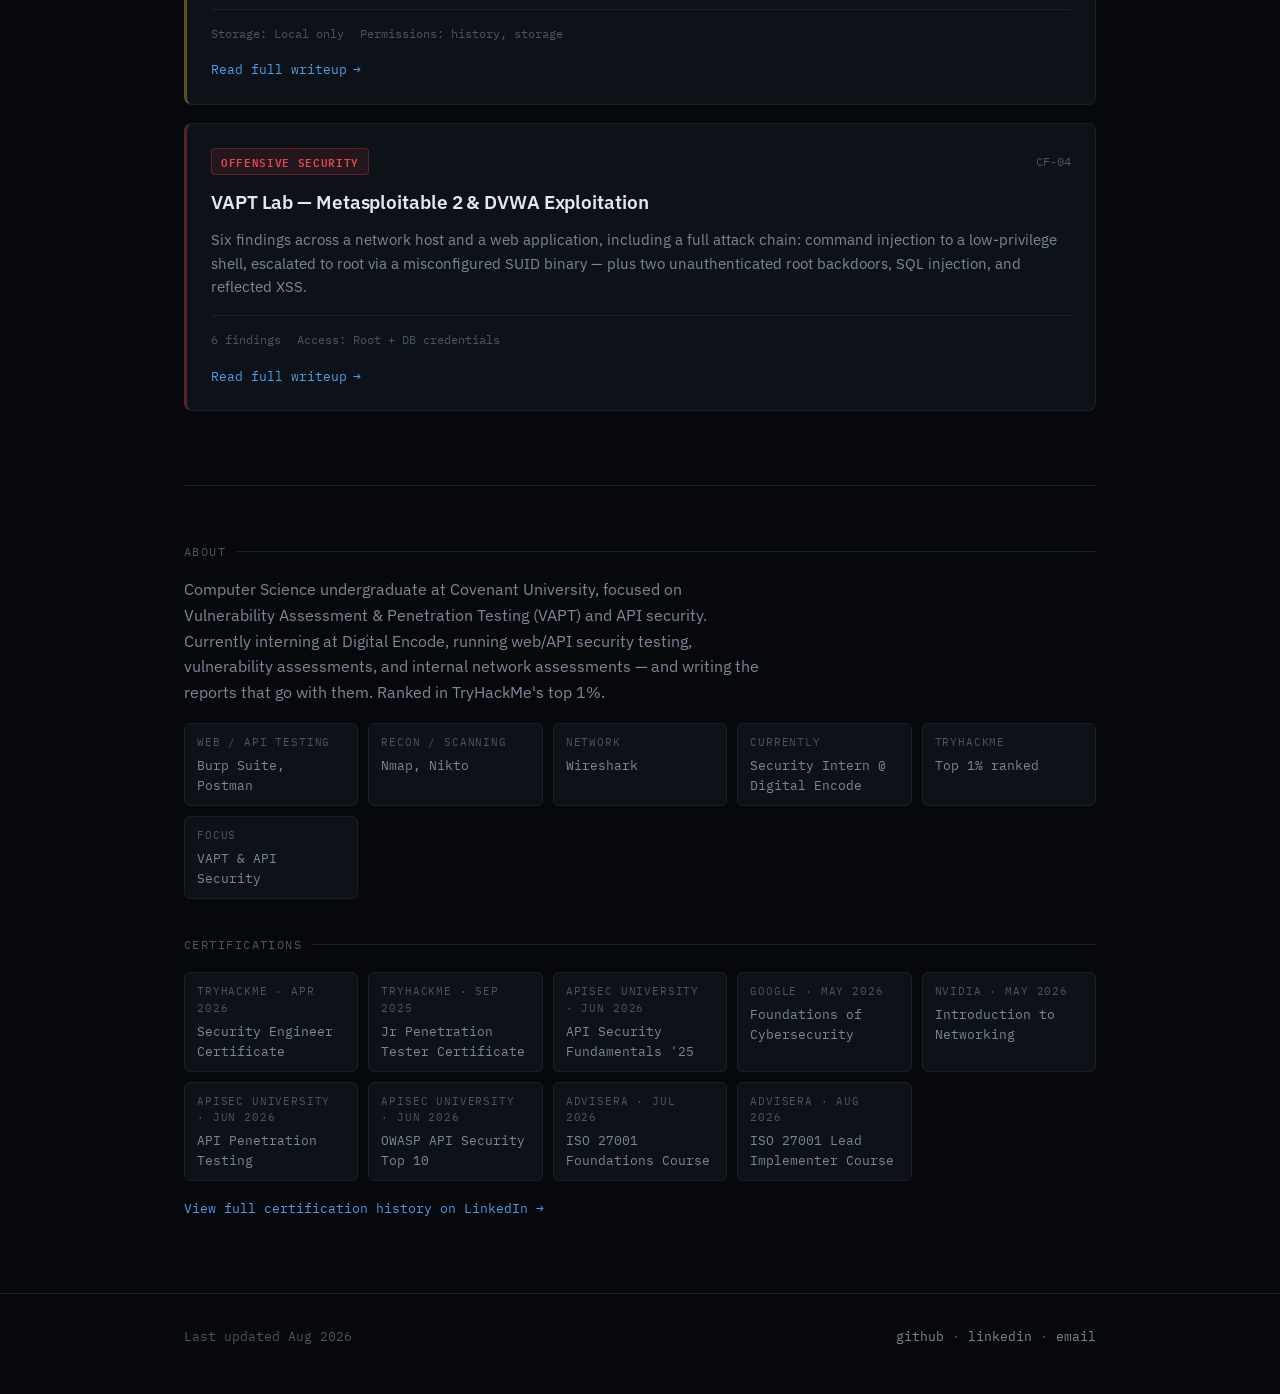
==== commit 2c7aa393: "Add new certificates" ====
--- a/index.html
+++ b/index.html
@@ -132,6 +132,10 @@
       <div class="skill-chip"><span class="k">APIsec University · Jun 2026</span>API Security Fundamentals '25</div>
       <div class="skill-chip"><span class="k">Google · May 2026</span>Foundations of Cybersecurity</div>
       <div class="skill-chip"><span class="k">NVIDIA · May 2026</span>Introduction to Networking</div>
+      <div class="skill-chip"><span class="k">APIsec University · Jun 2026</span>API Penetration Testing</div>
+      <div class="skill-chip"><span class="k">APIsec University · Jun 2026</span>OWASP API Security Top 10</div>
+      <div class="skill-chip"><span class="k">Advisera · Jul 2026</span>ISO 27001 Foundations Course</div>
+      <div class="skill-chip"><span class="k">Advisera · Aug 2026</span>ISO 27001 Lead Implementer Course</div>
     </div>
     <p style="margin-top: 14px;">
       <a href="https://www.linkedin.com/in/oluwatamilorekupoluyi/" target="_blank" rel="noopener" style="font-family: var(--font-mono); font-size: 12.5px; color: var(--info); text-decoration: none;">View full certification history on LinkedIn →</a>
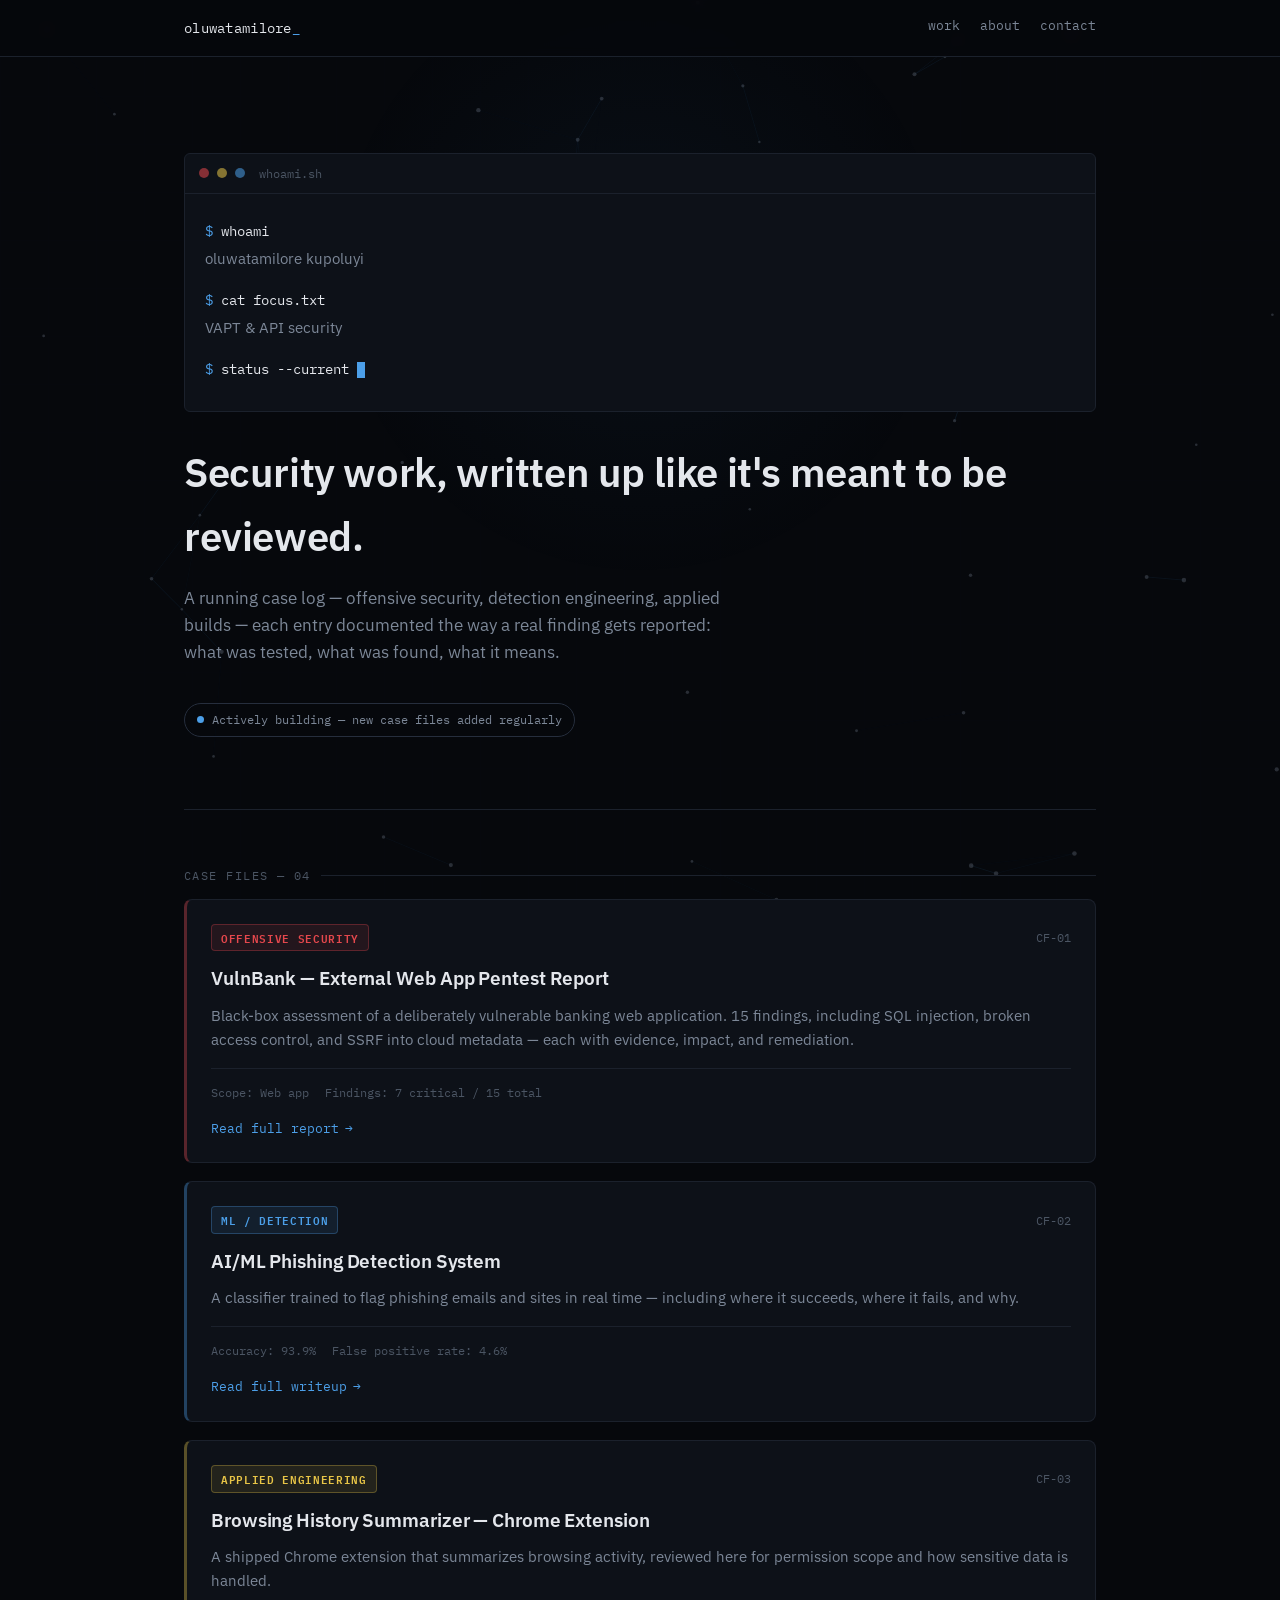
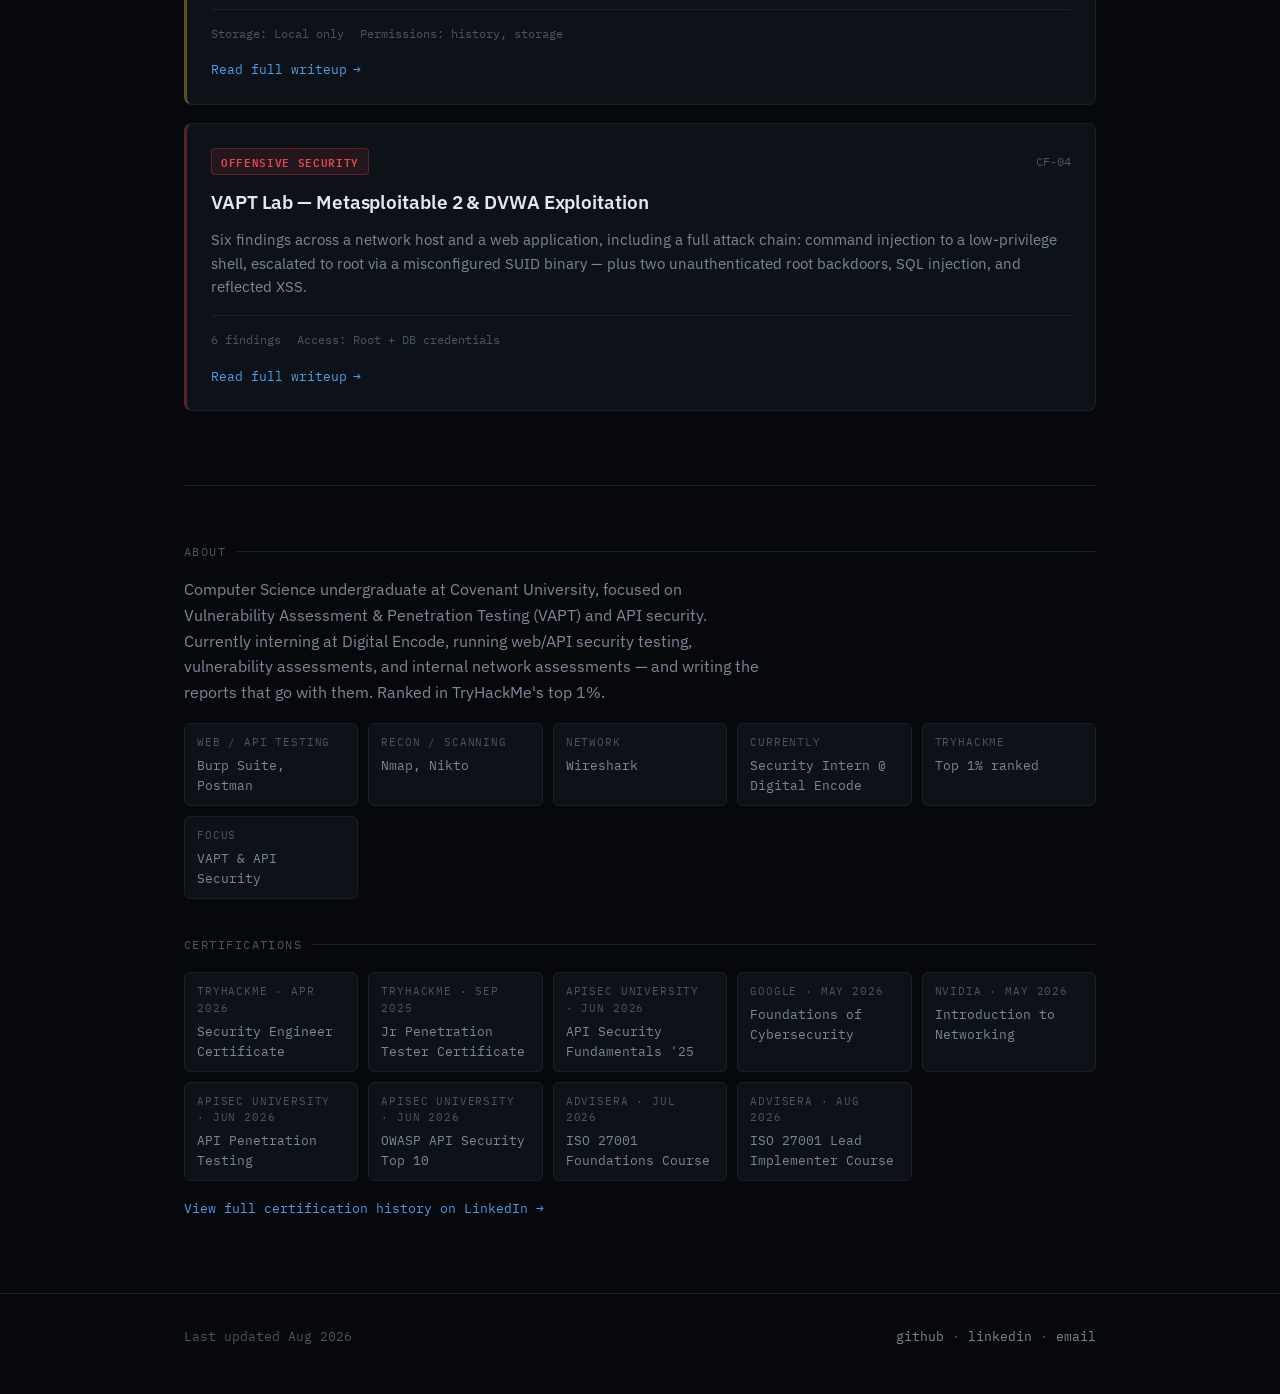
==== commit 01b55651: "Add click-to-copy email with visual feedback" ====
--- a/index.html
+++ b/index.html
@@ -18,7 +18,7 @@
     <div class="topbar-links">
       <a href="#work">work</a>
       <a href="#about">about</a>
-      <a href="mailto:tamilorekupoluyi@gmail.com">contact</a>
+      <a href="mailto:tamilorekupoluyi@gmail.com" data-copy-email="tamilorekupoluyi@gmail.com">contact</a>
     </div>
   </div>
 </div>
@@ -150,7 +150,7 @@
     <span>
       <a href="https://github.com/tami10r3" target="_blank" rel="noopener">github</a> ·
       <a href="https://www.linkedin.com/in/oluwatamilorekupoluyi/" target="_blank" rel="noopener">linkedin</a> ·
-      <a href="mailto:tamilorekupoluyi@gmail.com">email</a>
+      <a href="mailto:tamilorekupoluyi@gmail.com" data-copy-email="tamilorekupoluyi@gmail.com">email</a>
     </span>
   </div>
 </footer>
@@ -172,5 +172,6 @@
   })();
 </script>
 <script src="background.js"></script>
+<script src="contact.js"></script>
 </body>
 </html>
